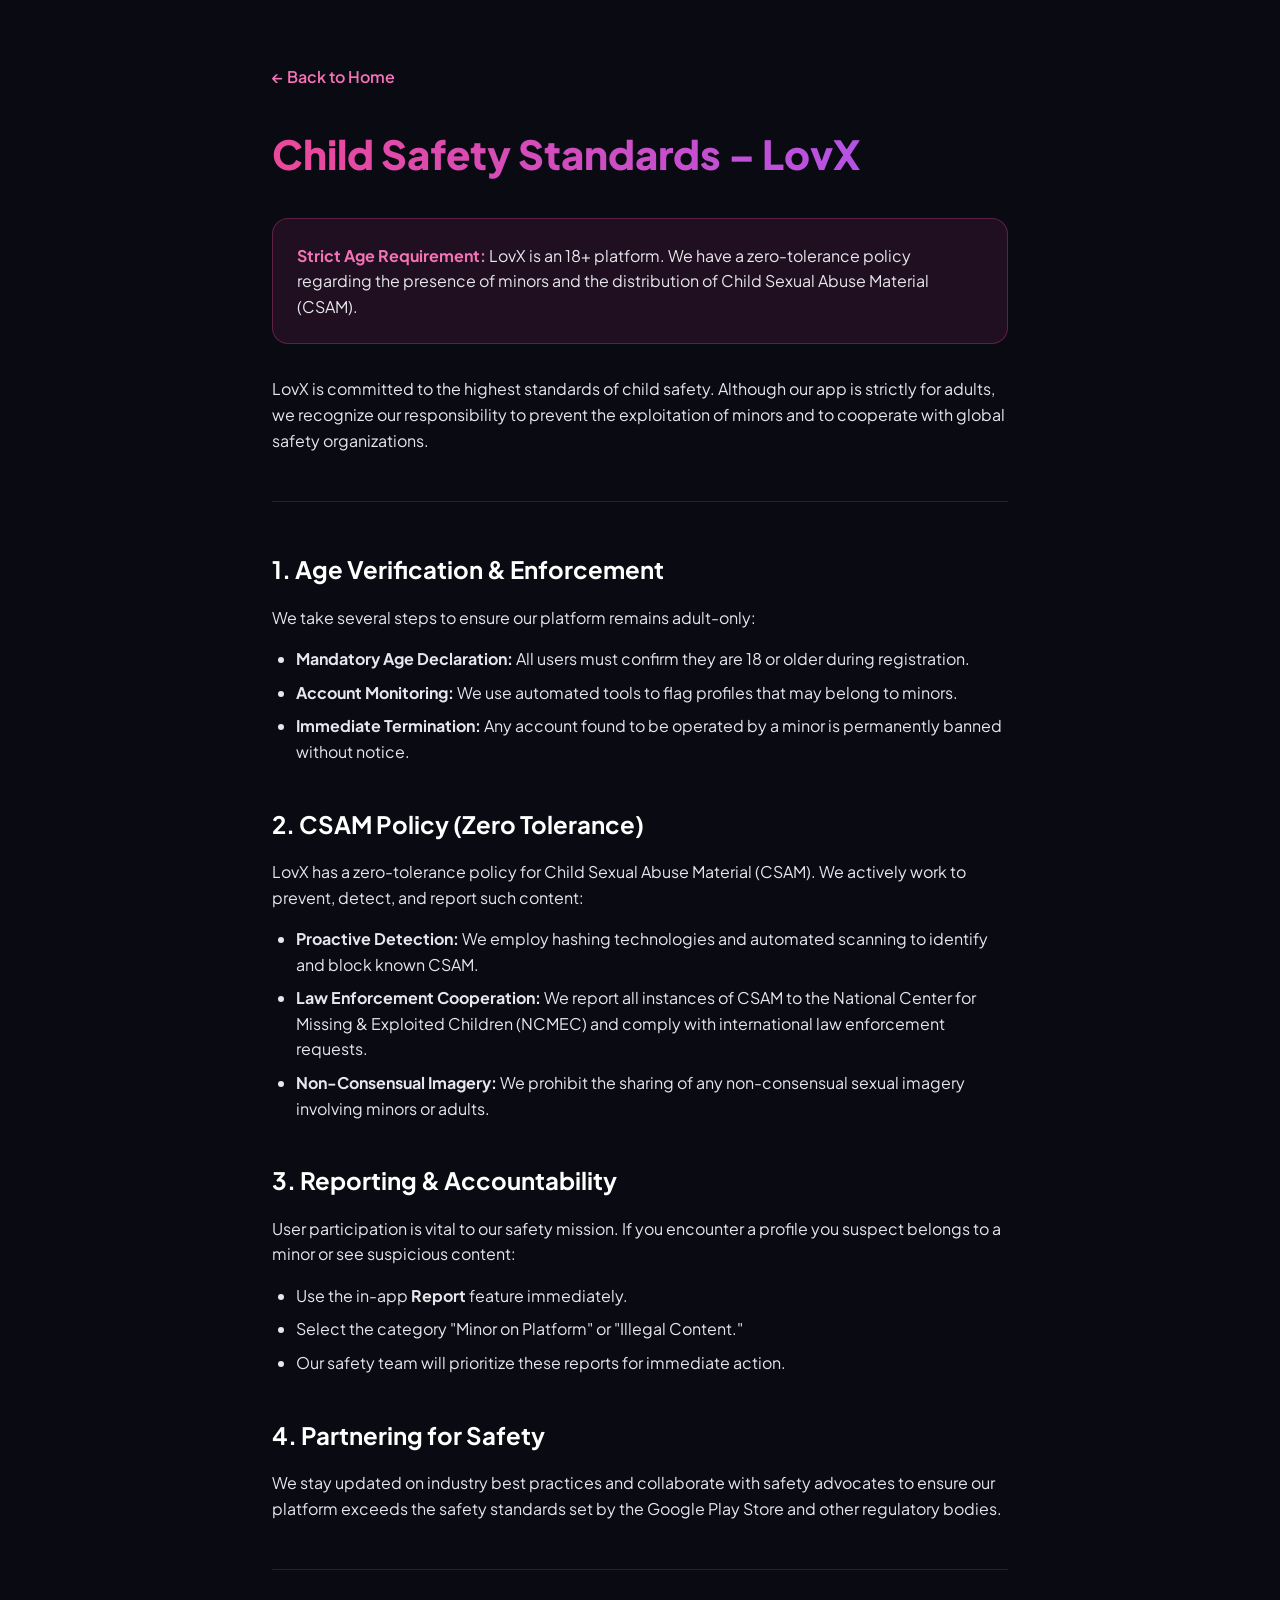
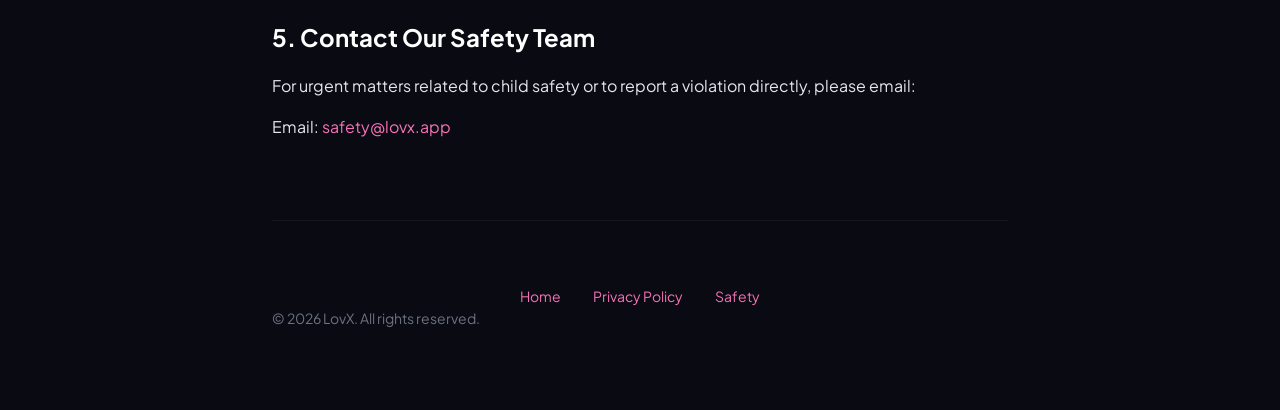
==== child-safety.html @ ccc8011a "Add Safety and Child Safety pages per Google Play standards" ====
<!doctype html>
<html lang="en">
  <head>
    <meta charset="UTF-8" />
    <meta name="viewport" content="width=device-width, initial-scale=1" />
    <link rel="preconnect" href="https://fonts.googleapis.com" />
    <link rel="preconnect" href="https://fonts.gstatic.com" crossorigin />
    <link
      href="https://fonts.googleapis.com/css2?family=Plus+Jakarta+Sans:ital,wght@0,400;0,600;0,700;0,800;0,900;1,400&display=swap"
      rel="stylesheet"
    />
    <link
      rel="stylesheet"
      href="css/style.css"
      type="text/css"
      data-precedence="default"
    />
    <title>Child Safety – LovX</title>
    <style>
      :root {
        --bg-deep: #0a0a12;
        --accent-pink: #f472b6;
        --accent-purple: #a855f7;
        --accent-violet: #8b5cf6;
      }

      body {
        background-color: var(--bg-deep);
        color: #e5e7eb;
        font-family: "Plus Jakarta Sans", ui-sans-serif, system-ui, sans-serif;
        line-height: 1.6;
        margin: 0;
      }

      .content-wrap {
        max-width: 800px;
        margin: 0 auto;
        padding: 4rem 2rem;
      }

      h1 {
        font-size: 2.5rem;
        font-weight: 800;
        color: #fff;
        margin-bottom: 2rem;
        background: linear-gradient(90deg, #ec4899 0%, #a855f7 100%);
        -webkit-background-clip: text;
        -webkit-text-fill-color: transparent;
      }

      h2 {
        font-size: 1.5rem;
        font-weight: 700;
        color: #fff;
        margin-top: 2.5rem;
        margin-bottom: 1rem;
      }

      p {
        margin-bottom: 1rem;
      }

      ul {
        list-style-type: disc;
        margin-left: 1.5rem;
        margin-bottom: 1.5rem;
      }

      li {
        margin-bottom: 0.5rem;
      }

      hr {
        border: 0;
        border-top: 1px solid rgba(255, 255, 255, 0.1);
        margin: 3rem 0;
      }

      .back-link {
        display: inline-block;
        margin-bottom: 2rem;
        color: var(--accent-pink);
        text-decoration: none;
        font-weight: 600;
        transition: color 0.2s;
      }

      .back-link:hover {
        color: var(--accent-purple);
        text-decoration: underline;
      }

      footer {
        margin-top: 5rem;
        padding-top: 2rem;
        border-top: 1px solid rgba(255, 255, 255, 0.05);
        color: #6b7280;
        font-size: 0.875rem;
      }

      a {
        color: var(--accent-pink);
        text-decoration: none;
      }

      a:hover {
        text-decoration: underline;
      }

      .alert-box {
        background: rgba(236, 72, 153, 0.1);
        border: 1px solid rgba(236, 72, 153, 0.3);
        padding: 1.5rem;
        border-radius: 1rem;
        margin-bottom: 2rem;
      }

      .alert-box strong {
        color: var(--accent-pink);
      }
    </style>
  </head>
  <body>
    <div class="content-wrap">
      <a href="index.html" class="back-link">← Back to Home</a>
      <h1>Child Safety Standards – LovX</h1>
      
      <div class="alert-box">
        <strong>Strict Age Requirement:</strong> LovX is an 18+ platform. We have a zero-tolerance policy regarding the presence of minors and the distribution of Child Sexual Abuse Material (CSAM).
      </div>

      <p>LovX is committed to the highest standards of child safety. Although our app is strictly for adults, we recognize our responsibility to prevent the exploitation of minors and to cooperate with global safety organizations.</p>

      <hr />

      <h2>1. Age Verification & Enforcement</h2>
      <p>We take several steps to ensure our platform remains adult-only:</p>
      <ul>
        <li><strong>Mandatory Age Declaration:</strong> All users must confirm they are 18 or older during registration.</li>
        <li><strong>Account Monitoring:</strong> We use automated tools to flag profiles that may belong to minors.</li>
        <li><strong>Immediate Termination:</strong> Any account found to be operated by a minor is permanently banned without notice.</li>
      </ul>

      <h2>2. CSAM Policy (Zero Tolerance)</h2>
      <p>LovX has a zero-tolerance policy for Child Sexual Abuse Material (CSAM). We actively work to prevent, detect, and report such content:</p>
      <ul>
        <li><strong>Proactive Detection:</strong> We employ hashing technologies and automated scanning to identify and block known CSAM.</li>
        <li><strong>Law Enforcement Cooperation:</strong> We report all instances of CSAM to the National Center for Missing & Exploited Children (NCMEC) and comply with international law enforcement requests.</li>
        <li><strong>Non-Consensual Imagery:</strong> We prohibit the sharing of any non-consensual sexual imagery involving minors or adults.</li>
      </ul>

      <h2>3. Reporting & Accountability</h2>
      <p>User participation is vital to our safety mission. If you encounter a profile you suspect belongs to a minor or see suspicious content:</p>
      <ul>
        <li>Use the in-app <strong>Report</strong> feature immediately.</li>
        <li>Select the category "Minor on Platform" or "Illegal Content."</li>
        <li>Our safety team will prioritize these reports for immediate action.</li>
      </ul>

      <h2>4. Partnering for Safety</h2>
      <p>We stay updated on industry best practices and collaborate with safety advocates to ensure our platform exceeds the safety standards set by the Google Play Store and other regulatory bodies.</p>

      <hr />

      <h2>5. Contact Our Safety Team</h2>
      <p>For urgent matters related to child safety or to report a violation directly, please email:</p>
      <p>Email: <a href="mailto:safety@lovx.app">safety@lovx.app</a></p>

      <footer>
        <nav class="flex flex-wrap justify-center gap-8 mt-8 text-sm text-gray-500">
          <a href="index.html" class="hover:text-white transition-colors">Home</a>
          <a href="privacy.html" class="hover:text-white transition-colors">Privacy Policy</a>
          <a href="safety.html" class="hover:text-white transition-colors">Safety</a>
        </nav>
        <p>© 2026 LovX. All rights reserved.</p>
      </footer>
    </div>
  </body>
</html>
---- css/style.css ----
@layer properties {
  @supports (((-webkit-hyphens: none)) and (not (margin-trim: inline))) or
    ((-moz-orient: inline) and (not (color: rgb(from red r g b)))) {
    *,
    :before,
    :after,
    ::backdrop {
      --tw-translate-x: 0;
      --tw-translate-y: 0;
      --tw-translate-z: 0;
      --tw-rotate-x: initial;
      --tw-rotate-y: initial;
      --tw-rotate-z: initial;
      --tw-skew-x: initial;
      --tw-skew-y: initial;
      --tw-space-y-reverse: 0;
      --tw-border-style: solid;
      --tw-gradient-position: initial;
      --tw-gradient-from: #0000;
      --tw-gradient-via: #0000;
      --tw-gradient-to: #0000;
      --tw-gradient-stops: initial;
      --tw-gradient-via-stops: initial;
      --tw-gradient-from-position: 0%;
      --tw-gradient-via-position: 50%;
      --tw-gradient-to-position: 100%;
      --tw-leading: initial;
      --tw-font-weight: initial;
      --tw-tracking: initial;
      --tw-shadow: 0 0 #0000;
      --tw-shadow-color: initial;
      --tw-shadow-alpha: 100%;
      --tw-inset-shadow: 0 0 #0000;
      --tw-inset-shadow-color: initial;
      --tw-inset-shadow-alpha: 100%;
      --tw-ring-color: initial;
      --tw-ring-shadow: 0 0 #0000;
      --tw-inset-ring-color: initial;
      --tw-inset-ring-shadow: 0 0 #0000;
      --tw-ring-inset: initial;
      --tw-ring-offset-width: 0px;
      --tw-ring-offset-color: #fff;
      --tw-ring-offset-shadow: 0 0 #0000;
      --tw-blur: initial;
      --tw-brightness: initial;
      --tw-contrast: initial;
      --tw-grayscale: initial;
      --tw-hue-rotate: initial;
      --tw-invert: initial;
      --tw-opacity: initial;
      --tw-saturate: initial;
      --tw-sepia: initial;
      --tw-drop-shadow: initial;
      --tw-drop-shadow-color: initial;
      --tw-drop-shadow-alpha: 100%;
      --tw-drop-shadow-size: initial;
      --tw-backdrop-blur: initial;
      --tw-backdrop-brightness: initial;
      --tw-backdrop-contrast: initial;
      --tw-backdrop-grayscale: initial;
      --tw-backdrop-hue-rotate: initial;
      --tw-backdrop-invert: initial;
      --tw-backdrop-opacity: initial;
      --tw-backdrop-saturate: initial;
      --tw-backdrop-sepia: initial;
      --tw-duration: initial;
    }
  }
}
@layer theme {
  :root,
  :host {
    --font-sans: ui-sans-serif, system-ui, sans-serif, "Apple Color Emoji",
      "Segoe UI Emoji", "Segoe UI Symbol", "Noto Color Emoji";
    --font-mono: ui-monospace, SFMono-Regular, Menlo, Monaco, Consolas,
      "Liberation Mono", "Courier New", monospace;
    --color-red-400: oklch(70.4% 0.191 22.216);
    --color-green-300: oklch(87.1% 0.15 154.449);
    --color-green-400: oklch(79.2% 0.209 151.711);
    --color-green-500: oklch(72.3% 0.219 149.579);
    --color-teal-400: oklch(77.7% 0.152 181.912);
    --color-blue-600: oklch(54.6% 0.245 262.881);
    --color-indigo-400: oklch(67.3% 0.182 276.935);
    --color-indigo-600: oklch(51.1% 0.262 276.966);
    --color-purple-300: oklch(82.7% 0.119 306.383);
    --color-purple-400: oklch(71.4% 0.203 305.504);
    --color-purple-500: oklch(62.7% 0.265 303.9);
    --color-purple-600: oklch(55.8% 0.288 302.321);
    --color-purple-700: oklch(49.6% 0.265 301.924);
    --color-purple-900: oklch(38.1% 0.176 304.987);
    --color-fuchsia-400: oklch(74% 0.238 322.16);
    --color-fuchsia-500: oklch(66.7% 0.295 322.15);
    --color-pink-300: oklch(82.3% 0.12 346.018);
    --color-pink-400: oklch(71.8% 0.202 349.761);
    --color-pink-500: oklch(65.6% 0.241 354.308);
    --color-pink-600: oklch(59.2% 0.249 0.584);
    --color-pink-900: oklch(40.8% 0.153 2.432);
    --color-gray-300: oklch(87.2% 0.01 258.338);
    --color-gray-400: oklch(70.7% 0.022 261.325);
    --color-gray-500: oklch(55.1% 0.027 264.364);
    --color-gray-600: oklch(44.6% 0.03 256.802);
    --color-gray-700: oklch(37.3% 0.034 259.733);
    --color-white: #fff;
    --spacing: 0.25rem;
    --container-xl: 36rem;
    --container-2xl: 42rem;
    --container-4xl: 56rem;
    --container-5xl: 64rem;
    --container-6xl: 72rem;
    --text-xs: 0.75rem;
    --text-xs--line-height: calc(1 / 0.75);
    --text-sm: 0.875rem;
    --text-sm--line-height: calc(1.25 / 0.875);
    --text-base: 1rem;
    --text-base--line-height: 1.5;
    --text-lg: 1.125rem;
    --text-lg--line-height: calc(1.75 / 1.125);
    --text-xl: 1.25rem;
    --text-xl--line-height: calc(1.75 / 1.25);
    --text-2xl: 1.5rem;
    --text-2xl--line-height: calc(2 / 1.5);
    --text-3xl: 1.875rem;
    --text-3xl--line-height: 1.2;
    --text-4xl: 2.25rem;
    --text-4xl--line-height: calc(2.5 / 2.25);
    --text-5xl: 3rem;
    --text-5xl--line-height: 1;
    --text-7xl: 4.5rem;
    --text-7xl--line-height: 1;
    --font-weight-medium: 500;
    --font-weight-semibold: 600;
    --font-weight-bold: 700;
    --font-weight-black: 900;
    --tracking-tight: -0.025em;
    --tracking-widest: 0.1em;
    --leading-tight: 1.25;
    --leading-relaxed: 1.625;
    --radius-lg: 0.5rem;
    --radius-xl: 0.75rem;
    --radius-2xl: 1rem;
    --animate-pulse: pulse 2s cubic-bezier(0.4, 0, 0.6, 1) infinite;
    --animate-spin: spin 1s linear infinite;
    --blur-sm: 8px;
    --default-transition-duration: 0.15s;
    --default-transition-timing-function: cubic-bezier(0.4, 0, 0.2, 1);
    --default-font-family: var(--font-sans);
    --default-mono-font-family: var(--font-mono);
  }
}
@layer base {
  *,
  :after,
  :before,
  ::backdrop {
    box-sizing: border-box;
    border: 0 solid;
    margin: 0;
    padding: 0;
  }
  html,
  :host {
    -webkit-text-size-adjust: 100%;
    tab-size: 4;
    line-height: 1.5;
    font-family: var(--default-font-family);
    -webkit-tap-highlight-color: transparent;
  }
  body {
    -webkit-font-smoothing: antialiased;
    margin: 0;
    background-color: #0d0d14;
  }
  h1,
  h2,
  h3,
  h4 {
    font-size: inherit;
    font-weight: inherit;
  }
  a {
    color: inherit;
    text-decoration: inherit;
  }
  img,
  svg {
    vertical-align: middle;
    display: block;
  }
  button,
  input,
  select {
    font: inherit;
    color: inherit;
    background-color: transparent;
  }
}
@layer utilities {
  .pointer-events-none {
    pointer-events: none;
  }
  .fixed {
    position: fixed;
  }
  .absolute {
    position: absolute;
  }
  .relative {
    position: relative;
  }
  .inset-0 {
    inset: 0;
  }
  .top-0 {
    top: 0;
  }
  .left-0 {
    left: 0;
  }
  .right-0 {
    right: 0;
  }
  .z-10 {
    z-index: 10;
  }
  .z-50 {
    z-index: 50;
  }
  .mx-auto {
    margin-inline: auto;
  }
  .mt-8 {
    margin-top: calc(var(--spacing) * 8);
  }
  .mt-10 {
    margin-top: calc(var(--spacing) * 10);
  }
  .mb-1 {
    margin-bottom: calc(var(--spacing) * 1);
  }
  .mb-1\.5 {
    margin-bottom: calc(var(--spacing) * 1.5);
  }
  .mb-2 {
    margin-bottom: calc(var(--spacing) * 2);
  }
  .mb-3 {
    margin-bottom: calc(var(--spacing) * 3);
  }
  .mb-4 {
    margin-bottom: calc(var(--spacing) * 4);
  }
  .mb-5 {
    margin-bottom: calc(var(--spacing) * 5);
  }
  .mb-6 {
    margin-bottom: calc(var(--spacing) * 6);
  }
  .mb-8 {
    margin-bottom: calc(var(--spacing) * 8);
  }
  .mb-10 {
    margin-bottom: calc(var(--spacing) * 10);
  }
  .mb-12 {
    margin-bottom: calc(var(--spacing) * 12);
  }
  .mb-16 {
    margin-bottom: calc(var(--spacing) * 16);
  }
  .mb-20 {
    margin-bottom: calc(var(--spacing) * 20);
  }
  .ml-1 {
    margin-left: calc(var(--spacing) * 1);
  }
  .block {
    display: block;
  }
  .flex {
    display: flex;
  }
  .grid {
    display: grid;
  }
  .hidden {
    display: none;
  }
  .inline-flex {
    display: inline-flex;
  }
  .h-5 {
    height: calc(var(--spacing) * 5);
  }
  .h-10 {
    height: calc(var(--spacing) * 10);
  }
  .h-16 {
    height: calc(var(--spacing) * 16);
  }
  .w-5 {
    width: calc(var(--spacing) * 5);
  }
  .w-10 {
    width: calc(var(--spacing) * 10);
  }
  .w-full {
    width: 100%;
  }
  .max-w-xl {
    max-width: var(--container-xl);
  }
  .max-w-2xl {
    max-width: var(--container-2xl);
  }
  .max-w-4xl {
    max-width: var(--container-4xl);
  }
  .max-w-5xl {
    max-width: var(--container-5xl);
  }
  .max-w-6xl {
    max-width: var(--container-6xl);
  }
  .shrink-0 {
    shrink: 0;
  }
  .flex-1 {
    flex: 1 1 0%;
  }
  .animate-spin {
    animation: var(--animate-spin);
  }
  .grid-cols-1 {
    grid-template-columns: repeat(1, minmax(0, 1fr));
  }
  .grid-cols-3 {
    grid-template-columns: repeat(3, minmax(0, 1fr));
  }
  .flex-col {
    flex-direction: column;
  }
  .flex-wrap {
    flex-wrap: wrap;
  }
  .items-start {
    align-items: flex-start;
  }
  .items-center {
    align-items: center;
  }
  .justify-center {
    justify-content: center;
  }
  .justify-between {
    justify-content: space-between;
  }
  .gap-1 {
    gap: calc(var(--spacing) * 1);
  }
  .gap-2 {
    gap: calc(var(--spacing) * 2);
  }
  .gap-2\.5 {
    gap: calc(var(--spacing) * 2.5);
  }
  .gap-3 {
    gap: calc(var(--spacing) * 3);
  }
  .gap-6 {
    gap: calc(var(--spacing) * 6);
  }
  .gap-8 {
    gap: calc(var(--spacing) * 8);
  }
  .gap-12 {
    gap: calc(var(--spacing) * 12);
  }
  .space-y-2\.5 > :not(:last-child) {
    margin-bottom: calc(var(--spacing) * 2.5);
  }
  .space-y-5 > :not(:last-child) {
    margin-bottom: calc(var(--spacing) * 5);
  }
  .space-y-8 > :not(:last-child) {
    margin-bottom: calc(var(--spacing) * 8);
  }
  .overflow-hidden {
    overflow: hidden;
  }
  .overflow-x-hidden {
    overflow-x: hidden;
  }
  .rounded-xl {
    border-radius: var(--radius-xl);
  }
  .rounded-2xl {
    border-radius: var(--radius-2xl);
  }
  .rounded-3xl {
    border-radius: 1.5rem;
  }
  .rounded-full {
    border-radius: 9999px;
  }
  .border {
    border-width: 1px;
    border-style: solid;
  }
  .border-t {
    border-top-width: 1px;
  }
  .border-y {
    border-top-width: 1px;
    border-bottom-width: 1px;
  }
  .border-white\/5 {
    border-color: rgba(255, 255, 255, 0.05);
  }
  .border-white\/10 {
    border-color: rgba(255, 255, 255, 0.1);
  }
  .border-pink-500\/20 {
    border-color: rgba(244, 114, 182, 0.2);
  }
  .border-pink-500\/30 {
    border-color: rgba(244, 114, 182, 0.3);
  }
  .border-purple-500\/30 {
    border-color: rgba(168, 85, 247, 0.3);
  }
  .border-gray-600 {
    border-color: var(--color-gray-600);
  }
  .bg-white\/\[0\.02\] {
    background-color: rgba(255, 255, 255, 0.02);
  }
  .bg-white\/\[0\.03\] {
    background-color: rgba(255, 255, 255, 0.03);
  }
  .bg-white\/\[0\.04\] {
    background-color: rgba(255, 255, 255, 0.04);
  }
  .bg-white\/5 {
    background-color: rgba(255, 255, 255, 0.05);
  }
  .bg-pink-500\/5 {
    background-color: rgba(244, 114, 182, 0.05);
  }
  .bg-pink-500\/10 {
    background-color: rgba(244, 114, 182, 0.1);
  }
  .bg-pink-500\/15 {
    background-color: rgba(244, 114, 182, 0.15);
  }
  .bg-purple-500\/15 {
    background-color: rgba(168, 85, 247, 0.15);
  }
  .bg-gradient-to-r {
    background-image: linear-gradient(to right, var(--tw-gradient-stops));
  }
  .from-pink-400 {
    --tw-gradient-from: var(--color-pink-400);
    --tw-gradient-stops: var(--tw-gradient-from),
      var(--tw-gradient-to, rgba(244, 114, 182, 0));
  }
  .from-pink-500 {
    --tw-gradient-from: var(--color-pink-500);
    --tw-gradient-stops: var(--tw-gradient-from),
      var(--tw-gradient-to, rgba(236, 72, 153, 0));
  }
  .from-purple-400 {
    --tw-gradient-from: var(--color-purple-400);
    --tw-gradient-stops: var(--tw-gradient-from),
      var(--tw-gradient-to, rgba(168, 85, 247, 0));
  }
  .from-green-400 {
    --tw-gradient-from: var(--color-green-400);
    --tw-gradient-stops: var(--tw-gradient-from),
      var(--tw-gradient-to, rgba(74, 222, 128, 0));
  }
  .via-fuchsia-400 {
    --tw-gradient-to: rgba(192, 38, 211, 0);
    --tw-gradient-stops: var(--tw-gradient-from),
      var(--color-fuchsia-400) 50%, var(--tw-gradient-to);
  }
  .to-purple-400 {
    --tw-gradient-to: var(--color-purple-400);
  }
  .to-purple-600 {
    --tw-gradient-to: var(--color-purple-600);
  }
  .to-indigo-400 {
    --tw-gradient-to: var(--color-indigo-400);
  }
  .to-indigo-600 {
    --tw-gradient-to: var(--color-indigo-600);
  }
  .to-teal-400 {
    --tw-gradient-to: var(--color-teal-400);
  }
  .bg-clip-text {
    -webkit-background-clip: text;
    background-clip: text;
  }
  .p-7 {
    padding: calc(var(--spacing) * 7);
  }
  .p-8 {
    padding: calc(var(--spacing) * 8);
  }
  .px-4 {
    padding-inline: calc(var(--spacing) * 4);
  }
  .px-5 {
    padding-inline: calc(var(--spacing) * 5);
  }
  .px-6 {
    padding-inline: calc(var(--spacing) * 6);
  }
  .px-10 {
    padding-inline: calc(var(--spacing) * 10);
  }
  .py-1\.5 {
    padding-block: calc(var(--spacing) * 1.5);
  }
  .py-3 {
    padding-block: calc(var(--spacing) * 3);
  }
  .py-4 {
    padding-block: calc(var(--spacing) * 4);
  }
  .py-5 {
    padding-block: calc(var(--spacing) * 5);
  }
  .py-8 {
    padding-block: calc(var(--spacing) * 8);
  }
  .py-10 {
    padding-block: calc(var(--spacing) * 10);
  }
  .py-20 {
    padding-block: calc(var(--spacing) * 20);
  }
  .py-24 {
    padding-block: calc(var(--spacing) * 24);
  }
  .text-center {
    text-align: center;
  }
  .text-xs {
    font-size: var(--text-xs);
  }
  .text-sm {
    font-size: var(--text-sm);
  }
  .text-base {
    font-size: var(--text-base);
  }
  .text-lg {
    font-size: var(--text-lg);
  }
  .text-xl {
    font-size: var(--text-xl);
  }
  .text-2xl {
    font-size: var(--text-2xl);
  }
  .text-3xl {
    font-size: var(--text-3xl);
  }
  .text-4xl {
    font-size: var(--text-4xl);
  }
  .text-5xl {
    font-size: var(--text-5xl);
  }
  .text-white {
    color: #fff;
  }
  .text-pink-300 {
    color: var(--color-pink-300);
  }
  .text-pink-400 {
    color: var(--color-pink-400);
  }
  .text-purple-300 {
    color: var(--color-purple-300);
  }
  .text-purple-400 {
    color: var(--color-purple-400);
  }
  .text-green-300 {
    color: var(--color-green-300);
  }
  .text-green-400 {
    color: var(--color-green-400);
  }
  .text-red-400 {
    color: var(--color-red-400);
  }
  .text-gray-300 {
    color: var(--color-gray-300);
  }
  .text-gray-400 {
    color: var(--color-gray-400);
  }
  .text-gray-500 {
    color: var(--color-gray-500);
  }
  .text-gray-600 {
    color: var(--color-gray-600);
  }
  .text-transparent {
    color: transparent;
  }
  .font-black {
    font-weight: 900;
  }
  .font-bold {
    font-weight: 700;
  }
  .font-semibold {
    font-weight: 600;
  }
  .font-medium {
    font-weight: 500;
  }
  .italic {
    font-style: italic;
  }
  .uppercase {
    text-transform: uppercase;
  }
  .tracking-tighter {
    letter-spacing: -0.05em;
  }
  .tracking-tight {
    letter-spacing: -0.025em;
  }
  .tracking-widest {
    letter-spacing: 0.1em;
  }
  .leading-tight {
    line-height: 1.25;
  }
  .leading-relaxed {
    line-height: 1.625;
  }
  .opacity-25 {
    opacity: 0.25;
  }
  .opacity-75 {
    opacity: 0.75;
  }
  .blur-\[100px\] {
    filter: blur(100px);
  }
  .blur-\[120px\] {
    filter: blur(120px);
  }
  .backdrop-blur-sm {
    backdrop-filter: blur(8px);
  }
  .transition-all {
    transition: all 0.15s cubic-bezier(0.4, 0, 0.2, 1);
  }
  .transition-colors {
    transition-property: color, background-color, border-color,
      text-decoration-color, fill, stroke;
    transition-timing-function: cubic-bezier(0.4, 0, 0.2, 1);
    transition-duration: 0.15s;
  }
  .shadow-lg {
    box-shadow: 0 10px 15px -3px rgba(0, 0, 0, 0.1);
  }
  .shadow-xl {
    box-shadow: 0 20px 25px -5px rgba(0, 0, 0, 0.1);
  }
}
@media (min-width: 640px) {
  .sm\:grid-cols-2 {
    grid-template-columns: repeat(2, minmax(0, 1fr));
  }
  .sm\:grid-cols-3 {
    grid-template-columns: repeat(3, minmax(0, 1fr));
  }
}
@media (min-width: 768px) {
  .md\:grid-cols-2 {
    grid-template-columns: repeat(2, minmax(0, 1fr));
  }
  .md\:grid-cols-3 {
    grid-template-columns: repeat(3, minmax(0, 1fr));
  }
  .md\:text-5xl {
    font-size: var(--text-5xl);
  }
  .md\:text-6xl {
    font-size: 3.75rem;
  }
  .md\:text-7xl {
    font-size: var(--text-7xl);
  }
  .md\:text-8xl {
    font-size: 6rem;
  }
}
@media (min-width: 1024px) {
  .lg\:grid-cols-3 {
    grid-template-columns: repeat(3, minmax(0, 1fr));
  }
  .lg\:grid-cols-4 {
    grid-template-columns: repeat(4, minmax(0, 1fr));
  }
}
@keyframes pulse {
  50% {
    opacity: 0.5;
  }
}
@keyframes spin {
  to {
    transform: rotate(360deg);
  }
}
@keyframes bounce {
  0%,
  to {
    animation-timing-function: cubic-bezier(0.8, 0, 1, 1);
    transform: translateY(-25%);
  }
  50% {
    animation-timing-function: cubic-bezier(0, 0, 0.2, 1);
    transform: none;
  }
}
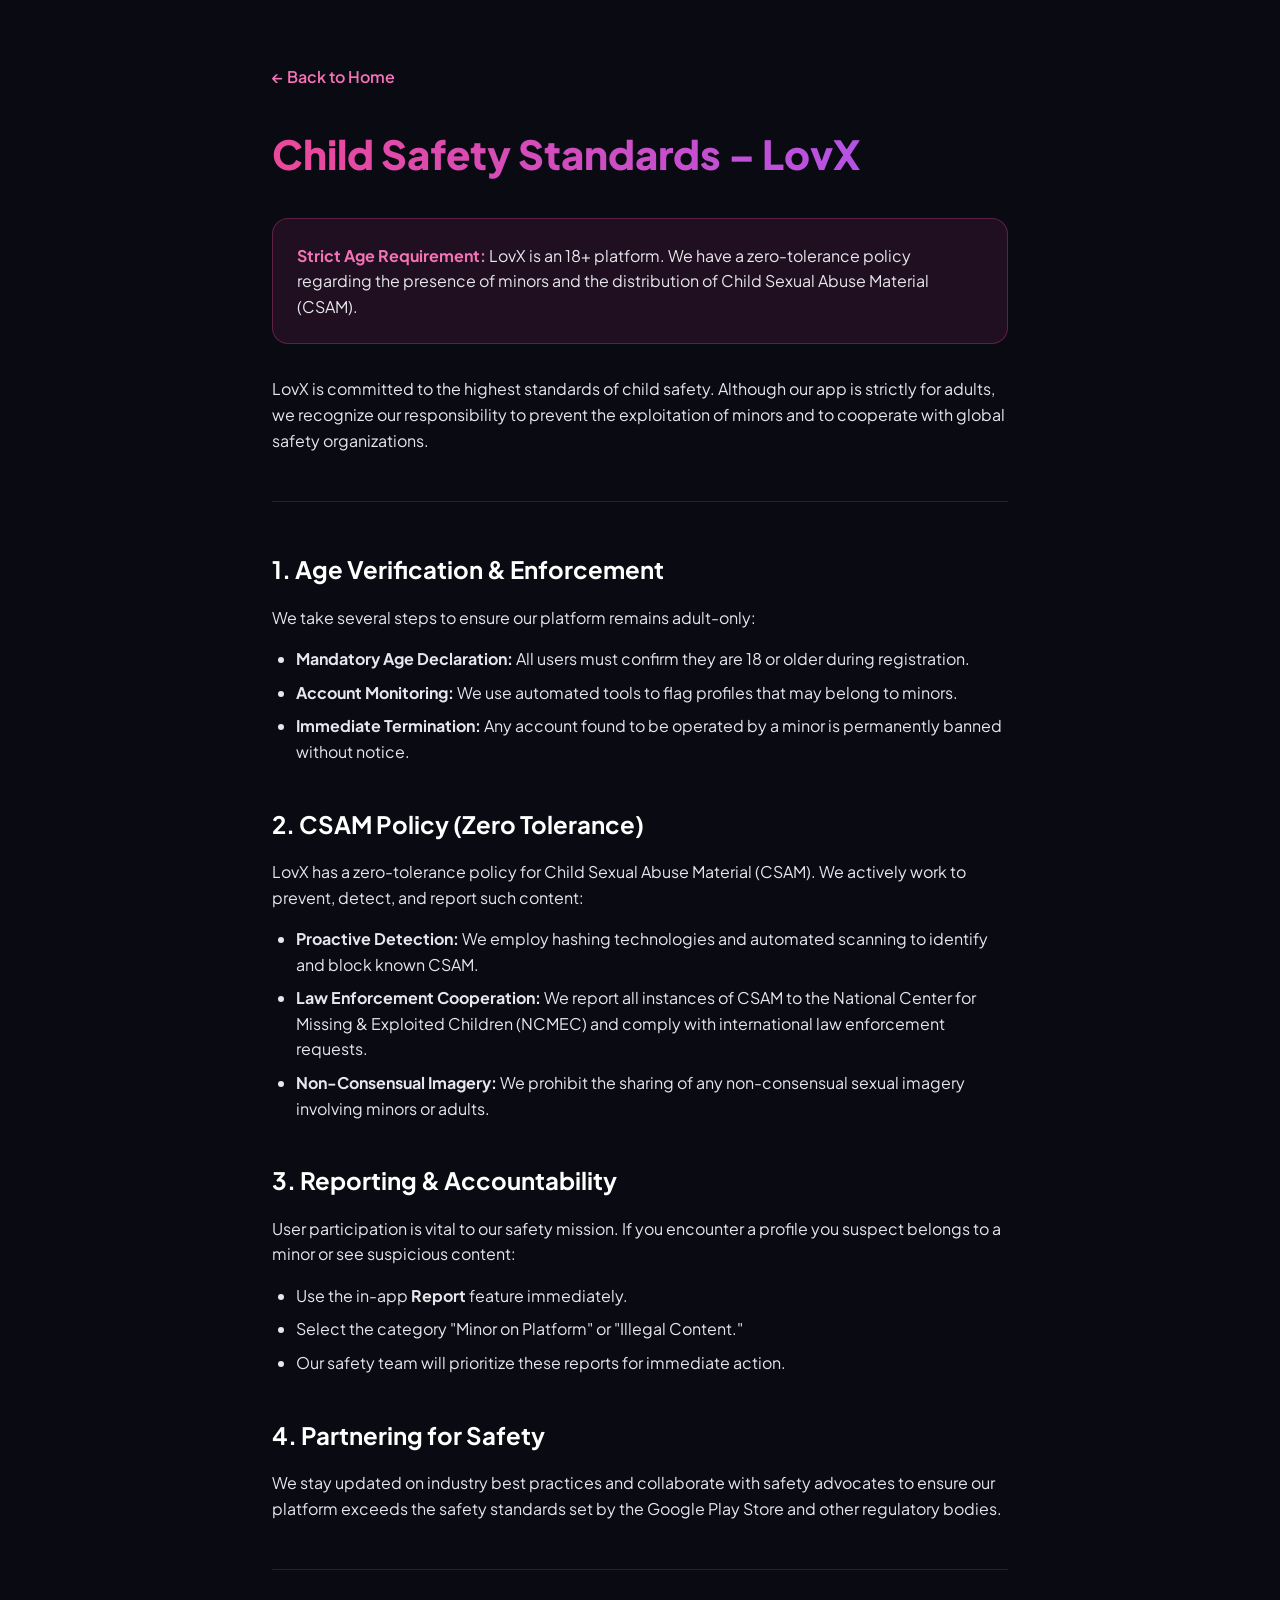
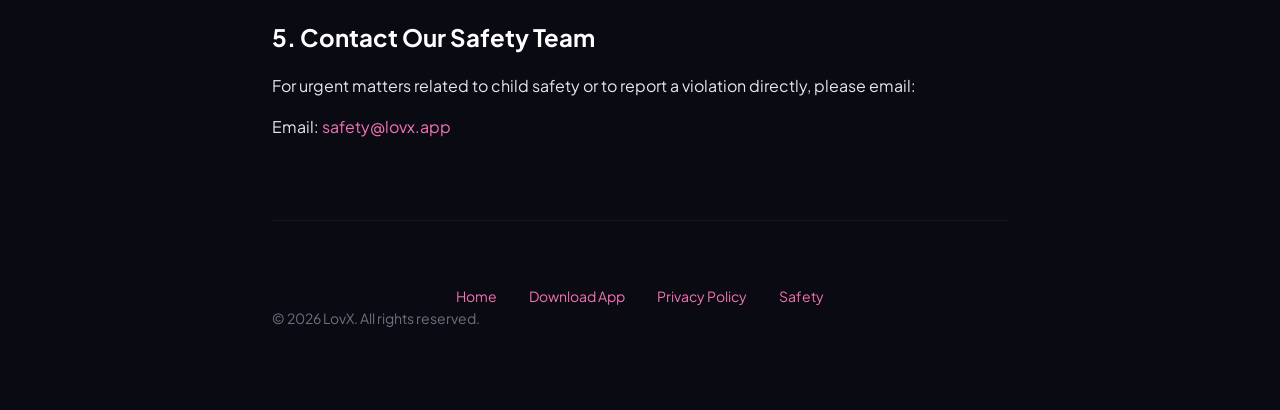
==== commit f61e3615: "Add Google Play Store link to hero, navigation, and footers" ====
--- a/child-safety.html
+++ b/child-safety.html
@@ -169,6 +169,7 @@
       <footer>
         <nav class="flex flex-wrap justify-center gap-8 mt-8 text-sm text-gray-500">
           <a href="index.html" class="hover:text-white transition-colors">Home</a>
+          <a href="https://play.google.com/store/apps/details?id=com.lovx.app" target="_blank" class="hover:text-white transition-colors">Download App</a>
           <a href="privacy.html" class="hover:text-white transition-colors">Privacy Policy</a>
           <a href="safety.html" class="hover:text-white transition-colors">Safety</a>
         </nav>
